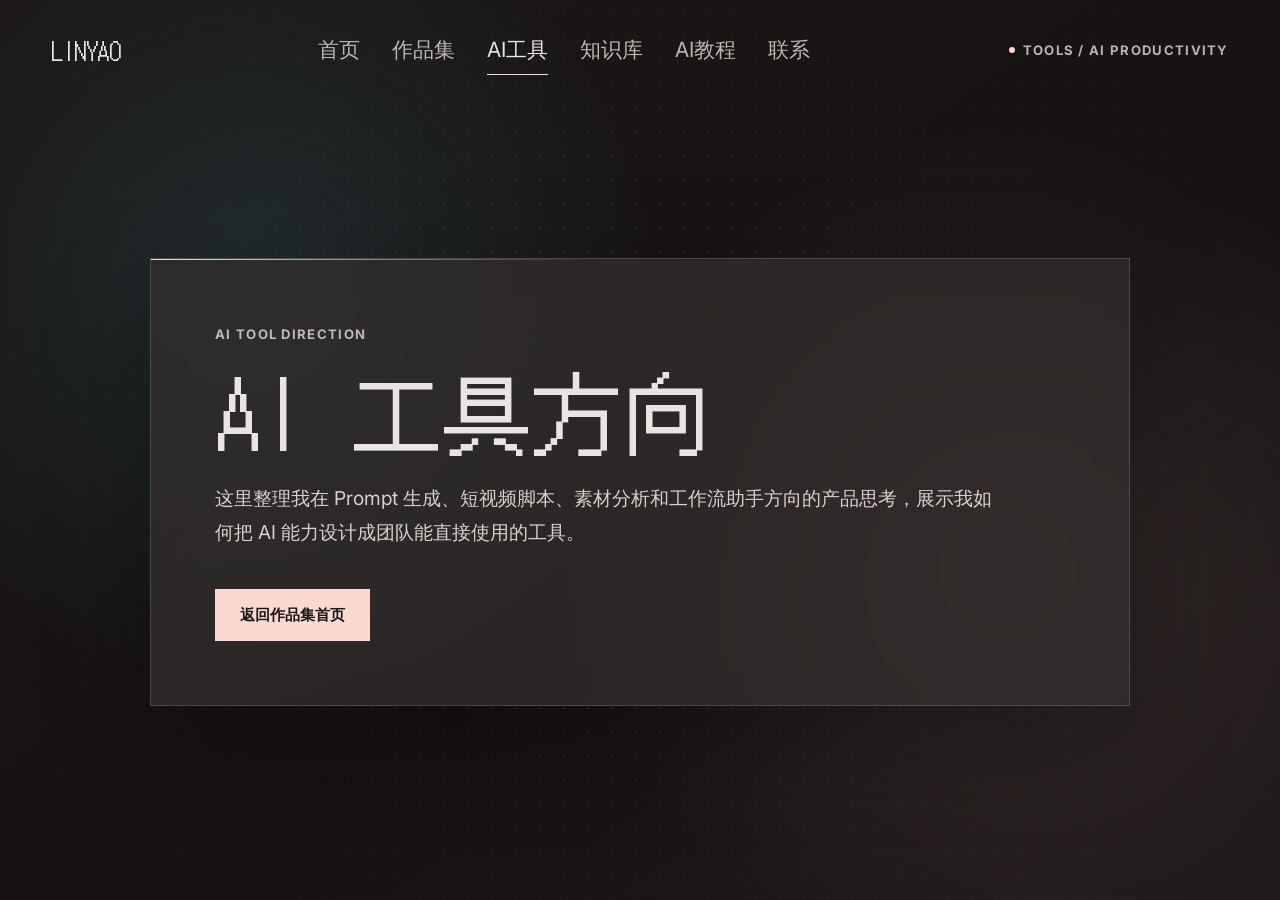
==== ai-tools.html @ fef19de7 "Publish portfolio site" ====
<!DOCTYPE html>
<html lang="zh-CN">
<head>
  <meta charset="UTF-8" />
  <meta name="viewport" content="width=device-width, initial-scale=1.0" />
  <title>AI工具 | 林耀作品集</title>
  <link rel="icon" href="data:," />
  <link rel="preconnect" href="https://fonts.googleapis.com" />
  <link rel="preconnect" href="https://fonts.gstatic.com" crossorigin />
  <link href="https://fonts.googleapis.com/css2?family=DotGothic16&family=Inter:wght@400;500;600;700&display=swap" rel="stylesheet" />
  <link rel="stylesheet" href="assets/site.css" />
</head>
<body class="subpage">
  <div class="subpage-background" aria-hidden="true"></div>
  <div class="system-grid" aria-hidden="true"></div>

  <nav class="site-nav" aria-label="主导航">
    <a class="logo" href="index.html">LINYAO</a>
    <div class="nav-menu">
      <a href="index.html">首页</a>
      <a href="index.html#works">作品集</a>
      <a href="ai-tools.html" aria-current="page">AI工具</a>
      <a href="knowledge.html">知识库</a>
      <a href="tutorials.html">AI教程</a>
      <a href="index.html#cta">联系</a>
    </div>
    <div class="nav-status">
      <span class="status-dot"></span>
      <span class="meta-label">TOOLS / AI PRODUCTIVITY</span>
    </div>
  </nav>

  <main class="coming-main">
    <section class="coming-card reveal">
      <span class="meta-label">AI TOOL DIRECTION</span>
      <h1>AI 工具方向</h1>
      <p>这里整理我在 Prompt 生成、短视频脚本、素材分析和工作流助手方向的产品思考，展示我如何把 AI 能力设计成团队能直接使用的工具。</p>
      <div class="btn-group">
        <a class="btn btn-primary" href="index.html">返回作品集首页</a>
      </div>
    </section>
  </main>

  <script src="assets/site.js"></script>
</body>
</html>
---- assets/site.css ----
:root {
  --bg: #1d1818;
  --surface: #332e2d;
  --clay: #fad9d3;
  --acid: #ffffff;
  --text-main: #e8e4e3;
  --text-muted: #bdb6b4;
  --text-soft: rgba(248, 242, 240, 0.84);
  --grid-line-strong: rgba(255, 255, 255, 0.15);
  --font-display: "DotGothic16", "Microsoft YaHei", monospace;
  --font-body: "Inter", "Microsoft YaHei", sans-serif;
  --container-padding: 4vw;
}

* {
  box-sizing: border-box;
  margin: 0;
  padding: 0;
}

html {
  min-height: 100%;
  overflow-x: hidden;
  background: var(--bg);
}

body {
  min-height: 100vh;
  overflow-x: hidden;
  background: var(--bg);
  color: var(--text-main);
  font-family: var(--font-body);
  -webkit-font-smoothing: antialiased;
}

a {
  color: inherit;
  text-decoration: none;
}

.subpage-background,
.system-grid {
  position: fixed;
  inset: 0;
  pointer-events: none;
}

.subpage-background {
  z-index: 0;
  background:
    radial-gradient(circle at 20% 32%, rgba(92, 213, 222, 0.12), transparent 34%),
    radial-gradient(circle at 78% 62%, rgba(250, 217, 211, 0.11), transparent 38%),
    linear-gradient(145deg, #1d1818, #171313 58%, #211b1b);
}

.subpage-background::after {
  content: "";
  position: absolute;
  inset: 0;
  opacity: 0.18;
  background: linear-gradient(to bottom, transparent 50%, rgba(0, 0, 0, 0.32) 50%);
  background-size: 100% 4px;
}

.system-grid {
  z-index: 1;
  opacity: 0.72;
  background-image: radial-gradient(circle, var(--grid-line-strong) 1px, transparent 1px);
  background-size: 24px 24px;
  mask-image: radial-gradient(circle at center, black, transparent 90%);
}

.site-nav {
  position: fixed;
  top: 0;
  left: 0;
  z-index: 100;
  display: flex;
  width: 100%;
  align-items: center;
  justify-content: space-between;
  padding: 2rem var(--container-padding);
}

.logo {
  flex: 0 0 auto;
  color: var(--text-main);
  font-family: var(--font-display);
  font-size: 1.5rem;
  font-weight: 400;
  letter-spacing: -0.02em;
  text-transform: uppercase;
}

.nav-menu {
  display: flex;
  align-items: center;
  gap: clamp(1rem, 2.5vw, 2.5rem);
}

.nav-menu a {
  position: relative;
  color: var(--text-muted);
  font-size: 21px;
  transition: color 0.3s ease;
}

.nav-menu a:hover,
.nav-menu a[aria-current="page"] {
  color: var(--text-main);
}

.nav-menu a[aria-current="page"]::after {
  content: "";
  position: absolute;
  right: 0;
  bottom: -0.7rem;
  left: 0;
  height: 1px;
  background: var(--clay);
}

.nav-status {
  display: flex;
  flex: 0 0 auto;
  align-items: center;
  gap: 0.5rem;
}

.status-dot {
  width: 6px;
  height: 6px;
  border-radius: 50%;
  background: var(--clay);
  animation: pulse 2s infinite;
}

.meta-label {
  color: rgba(248, 242, 240, 0.72);
  font-size: 0.82rem;
  font-weight: 700;
  letter-spacing: 0.1em;
  text-transform: uppercase;
}

.coming-main {
  position: relative;
  z-index: 10;
  display: flex;
  min-height: 100vh;
  align-items: center;
  justify-content: center;
  padding: 10rem var(--container-padding) 6rem;
}

.coming-card {
  position: relative;
  width: min(980px, 100%);
  padding: clamp(2rem, 5vw, 5rem);
  overflow: hidden;
  border: 1px solid var(--grid-line-strong);
  background: rgba(51, 46, 45, 0.74);
  box-shadow: 0 32px 100px rgba(0, 0, 0, 0.3);
  backdrop-filter: blur(18px);
}

.coming-card::before {
  content: "";
  position: absolute;
  top: 0;
  left: 0;
  width: 45%;
  height: 1px;
  background: linear-gradient(90deg, var(--clay), transparent);
}

.coming-card h1 {
  margin: 1.2rem 0 1.6rem;
  color: var(--text-main);
  font-family: var(--font-display);
  font-size: clamp(3rem, 7vw, 7rem);
  font-weight: 400;
  line-height: 1.05;
}

.coming-card p {
  max-width: 780px;
  color: var(--text-soft);
  font-size: clamp(1rem, 1.5vw, 1.3rem);
  line-height: 1.75;
}

.btn-group {
  display: flex;
  flex-wrap: wrap;
  gap: 1rem;
  margin-top: 2.5rem;
}

.btn {
  display: inline-flex;
  min-height: 50px;
  align-items: center;
  justify-content: center;
  padding: 0.9rem 1.5rem;
  border: 1px solid var(--grid-line-strong);
  font-size: 0.95rem;
  font-weight: 600;
  transition: color 0.25s ease, background 0.25s ease, transform 0.25s ease;
}

.btn-primary {
  border-color: var(--clay);
  background: var(--clay);
  color: #1d1818;
}

.btn-primary:hover {
  transform: translateY(-2px);
  background: var(--acid);
}

.btn-secondary:hover {
  transform: translateY(-2px);
  border-color: var(--clay);
  color: var(--clay);
}

.reveal {
  opacity: 0;
  transform: translateY(24px);
  transition: opacity 0.8s ease, transform 0.8s ease;
}

.reveal.in-view {
  opacity: 1;
  transform: translateY(0);
}

@keyframes pulse {
  0% { opacity: 1; box-shadow: 0 0 0 0 rgba(250, 217, 211, 0.4); }
  70% { opacity: 0.5; box-shadow: 0 0 0 10px rgba(250, 217, 211, 0); }
  100% { opacity: 1; box-shadow: 0 0 0 0 rgba(250, 217, 211, 0); }
}

@media (max-width: 1100px) {
  .nav-status { display: none; }
}

@media (max-width: 820px) {
  .site-nav {
    align-items: flex-start;
    gap: 1.5rem;
    padding-top: 1.4rem;
  }

  .nav-menu {
    max-width: calc(100vw - 10rem);
    gap: 1.1rem;
    overflow-x: auto;
    padding-bottom: 0.8rem;
  }

  .nav-menu a {
    flex: 0 0 auto;
    font-size: 16px;
  }

  .coming-main { padding-top: 8rem; }
}

@media (prefers-reduced-motion: reduce) {
  *, *::before, *::after {
    animation-duration: 0.01ms !important;
    animation-iteration-count: 1 !important;
    scroll-behavior: auto !important;
    transition-duration: 0.01ms !important;
  }
}
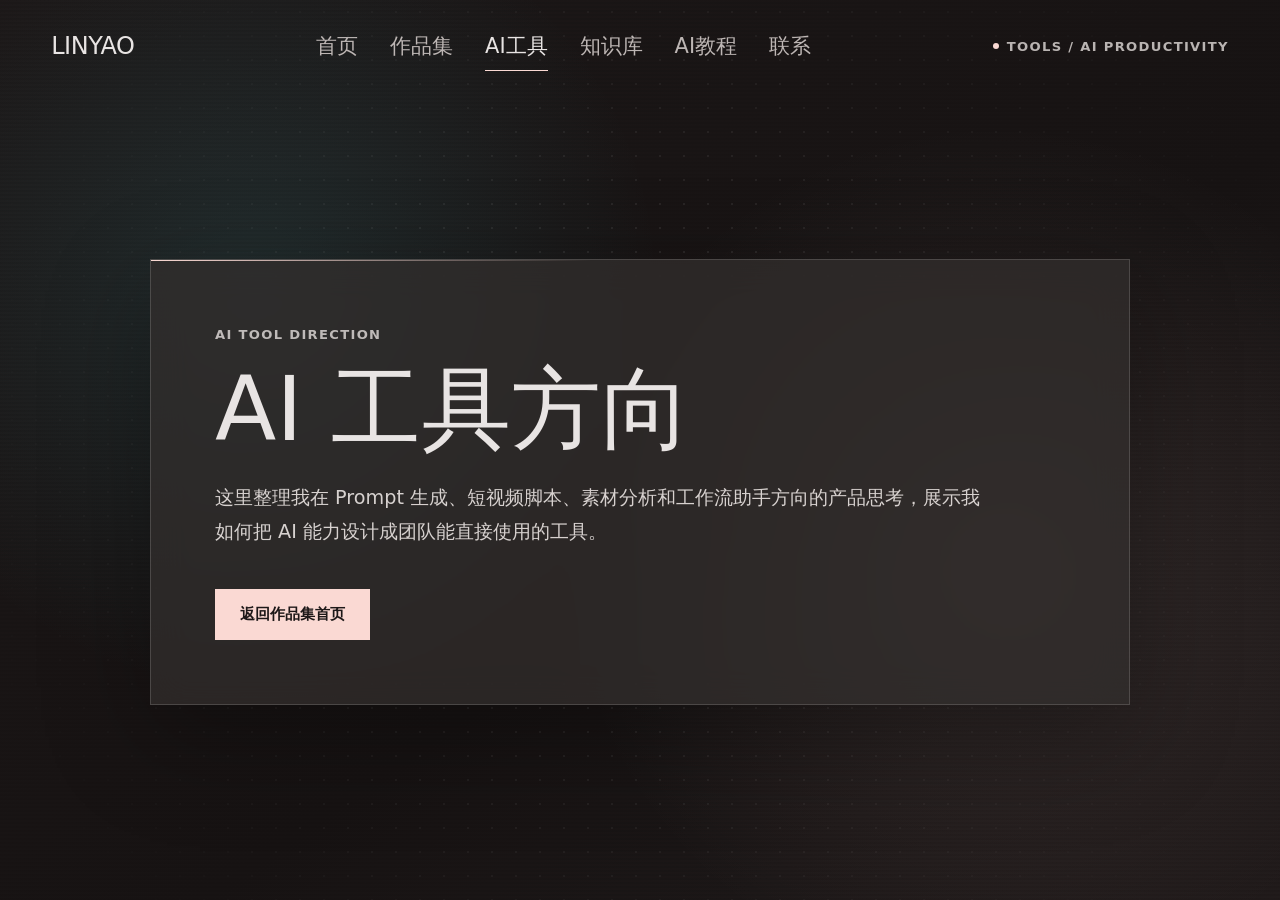
==== commit 4717c653: "checkpoint-save-current-portfolio-version" ====
--- a/ai-tools.html
+++ b/ai-tools.html
@@ -5,9 +5,6 @@
   <meta name="viewport" content="width=device-width, initial-scale=1.0" />
   <title>AI工具 | 林耀作品集</title>
   <link rel="icon" href="data:," />
-  <link rel="preconnect" href="https://fonts.googleapis.com" />
-  <link rel="preconnect" href="https://fonts.gstatic.com" crossorigin />
-  <link href="https://fonts.googleapis.com/css2?family=DotGothic16&family=Inter:wght@400;500;600;700&display=swap" rel="stylesheet" />
   <link rel="stylesheet" href="assets/site.css" />
 </head>
 <body class="subpage">
--- a/assets/site.css
+++ b/assets/site.css
@@ -7,8 +7,8 @@
   --text-muted: #bdb6b4;
   --text-soft: rgba(248, 242, 240, 0.84);
   --grid-line-strong: rgba(255, 255, 255, 0.15);
-  --font-display: "DotGothic16", "Microsoft YaHei", monospace;
-  --font-body: "Inter", "Microsoft YaHei", sans-serif;
+  --font-display: "Segoe UI", "PingFang SC", "Microsoft YaHei", "Noto Sans SC", system-ui, sans-serif;
+  --font-body: var(--font-display);
   --container-padding: 4vw;
 }
 
